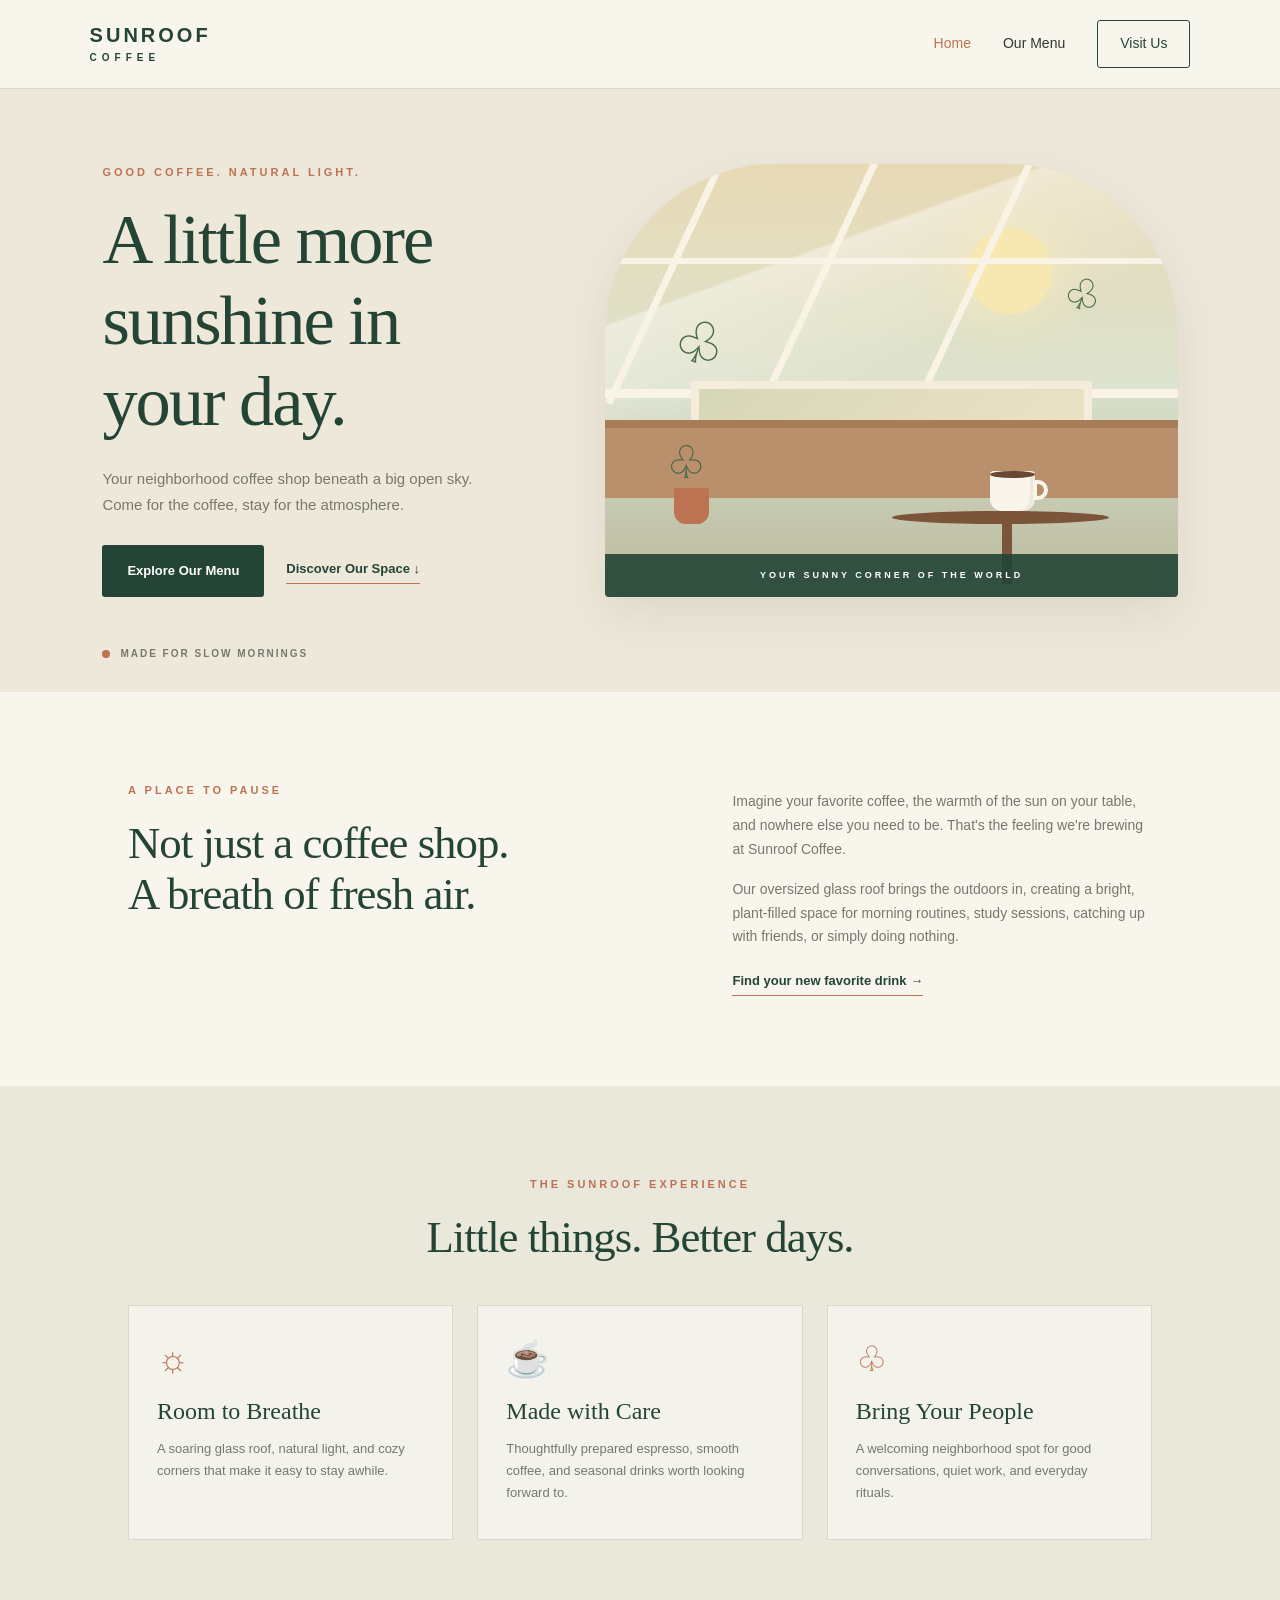
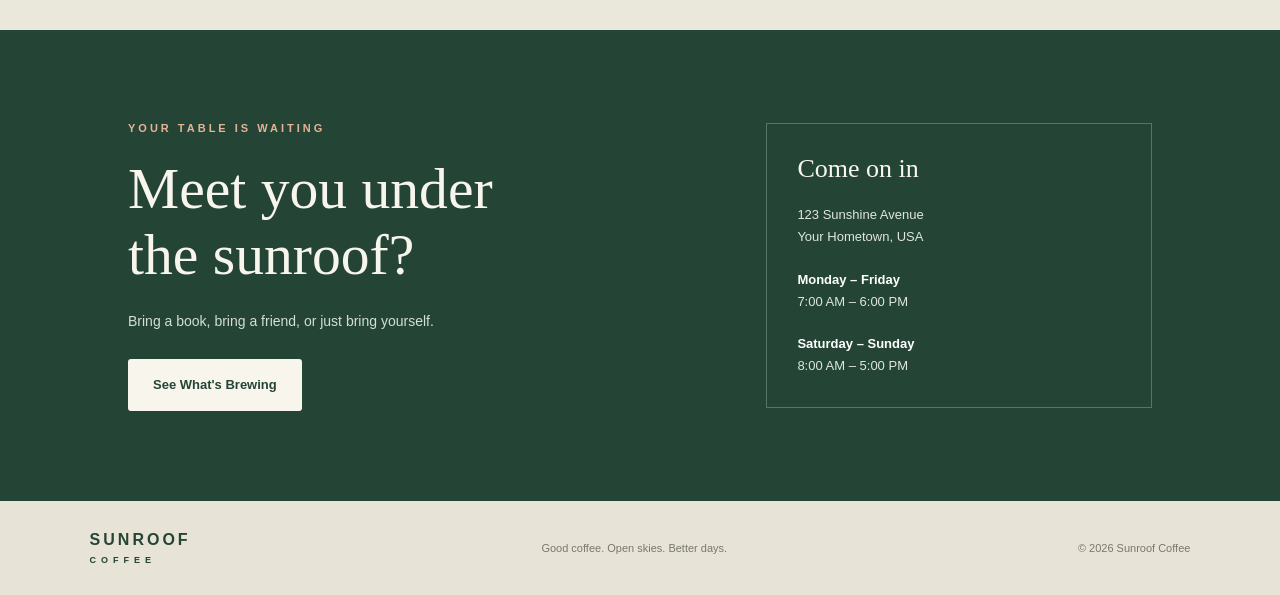
==== web-content/index.html @ c96b982b "Simply copying over all the stuff done in Project 5 over. Will update documentation as needed." ====
<!DOCTYPE html>
<html lang="en">
<head>
    <meta charset="UTF-8">
    <meta name="viewport" content="width=device-width, initial-scale=1.0">
    <meta name="description" content="Sunroof Coffee is your neighborhood café for great coffee, fresh pastries, and a little sunshine.">
    <title>Sunroof Coffee | A Brighter Kind of Coffee Shop</title>
    <link rel="stylesheet" href="styles.css">
</head>
<body>

    <header class="site-header">
        <a class="logo" href="index.html">SUNROOF<span>COFFEE</span></a>

        <nav aria-label="Main navigation">
            <a class="active" href="index.html">Home</a>
            <a href="menu.html">Our Menu</a>
            <a class="nav-button" href="#visit">Visit Us</a>
        </nav>
    </header>

    <main>
        <section class="hero">
            <div class="hero-content">
                <p class="eyebrow">GOOD COFFEE. NATURAL LIGHT.</p>
                <h1>A little more<br>sunshine in<br>your day.</h1>
                <p class="hero-description">
                    Your neighborhood coffee shop beneath a big open sky.
                    Come for the coffee, stay for the atmosphere.
                </p>
                <div class="hero-actions">
                    <a class="button button-dark" href="menu.html">Explore Our Menu</a>
                    <a class="text-link" href="#about">Discover Our Space &darr;</a>
                </div>
            </div>

            <div class="sunroom-art" role="img"
                 aria-label="Illustration of a sunny coffee shop with a large glass roof, plants, and tables">
                <div class="sun"></div>
                <div class="roof-frame">
                    <div class="roof-beam beam-one"></div>
                    <div class="roof-beam beam-two"></div>
                    <div class="roof-beam beam-three"></div>
                    <div class="roof-cross"></div>
                </div>
                <div class="hanging-plant plant-one">♧</div>
                <div class="hanging-plant plant-two">♧</div>
                <div class="interior-window"></div>
                <div class="counter"></div>
                <div class="coffee-cup">
                    <div class="coffee"></div>
                    <div class="cup-handle"></div>
                </div>
                <div class="table"></div>
                <div class="table-leg"></div>
                <div class="plant-pot">
                    <span>♧</span>
                </div>
                <p class="art-caption">YOUR SUNNY CORNER OF THE WORLD</p>
            </div>

            <div class="hero-note">
                <span class="note-dot"></span>
                MADE FOR SLOW MORNINGS
            </div>
        </section>

        <section class="intro section-padding" id="about">
            <div class="intro-heading">
                <p class="eyebrow">A PLACE TO PAUSE</p>
                <h2>Not just a coffee shop.<br>A breath of fresh air.</h2>
            </div>
            <div class="intro-copy">
                <p>
                    Imagine your favorite coffee, the warmth of the sun on your
                    table, and nowhere else you need to be. That's the feeling
                    we're brewing at Sunroof Coffee.
                </p>
                <p>
                    Our oversized glass roof brings the outdoors in, creating
                    a bright, plant-filled space for morning routines, study
                    sessions, catching up with friends, or simply doing nothing.
                </p>
                <a class="text-link" href="menu.html">Find your new favorite drink &rarr;</a>
            </div>
        </section>

        <section class="features section-padding">
            <div class="section-heading">
                <p class="eyebrow">THE SUNROOF EXPERIENCE</p>
                <h2>Little things. Better days.</h2>
            </div>

            <div class="feature-grid">
                <article class="feature-card">
                    <div class="feature-icon" aria-hidden="true">☼</div>
                    <h3>Room to Breathe</h3>
                    <p>A soaring glass roof, natural light, and cozy corners that make it easy to stay awhile.</p>
                </article>

                <article class="feature-card">
                    <div class="feature-icon" aria-hidden="true">☕</div>
                    <h3>Made with Care</h3>
                    <p>Thoughtfully prepared espresso, smooth coffee, and seasonal drinks worth looking forward to.</p>
                </article>

                <article class="feature-card">
                    <div class="feature-icon" aria-hidden="true">♧</div>
                    <h3>Bring Your People</h3>
                    <p>A welcoming neighborhood spot for good conversations, quiet work, and everyday rituals.</p>
                </article>
            </div>
        </section>

        <section class="visit-section section-padding" id="visit">
            <div>
                <p class="eyebrow">YOUR TABLE IS WAITING</p>
                <h2>Meet you under<br>the sunroof?</h2>
                <p>Bring a book, bring a friend, or just bring yourself.</p>
                <a class="button button-light" href="menu.html">See What's Brewing</a>
            </div>

            <div class="visit-details">
                <h3>Come on in</h3>
                <p>123 Sunshine Avenue<br>Your Hometown, USA</p>
                <p><strong>Monday – Friday</strong><br>7:00 AM – 6:00 PM</p>
                <p><strong>Saturday – Sunday</strong><br>8:00 AM – 5:00 PM</p>
            </div>
        </section>
    </main>

    <footer class="site-footer">
        <a class="logo footer-logo" href="index.html">SUNROOF<span>COFFEE</span></a>
        <p>Good coffee. Open skies. Better days.</p>
        <p>&copy; 2026 Sunroof Coffee</p>
    </footer>

</body>
</html>
---- web-content/styles.css ----
/* ========================================
   SUNROOF COFFEE
   Shared styles for index.html and menu.html
   ======================================== */

/* 1. COLORS AND DEFAULTS */

:root {
    --cream: #f8f5ed;
    --cream-dark: #eee8db;
    --green: #244536;
    --green-light: #dce5d6;
    --terracotta: #bd7252;
    --brown: #554438;
    --text: #30372f;
    --muted: #77786d;
    --white: #ffffff;
    --border: #ddd8cb;
}

* {
    box-sizing: border-box;
    margin: 0;
    padding: 0;
}

html {
    scroll-behavior: smooth;
    scroll-padding-top: 90px;
}

body {
    background-color: var(--cream);
    color: var(--text);
    font-family: Arial, Helvetica, sans-serif;
    line-height: 1.7;
}

a {
    color: inherit;
    text-decoration: none;
}

h1,
h2,
h3 {
    color: var(--green);
    font-family: Georgia, "Times New Roman", serif;
    font-weight: normal;
    line-height: 1.15;
}

p {
    margin-bottom: 16px;
}

::selection {
    background: var(--green);
    color: var(--white);
}


/* 2. HEADER AND NAVIGATION */

.site-header {
    min-height: 88px;
    padding: 20px 7%;
    display: flex;
    align-items: center;
    justify-content: space-between;
    gap: 24px;
    background-color: var(--cream);
    border-bottom: 1px solid var(--border);
}

.logo {
    display: inline-flex;
    flex-direction: column;
    color: var(--green);
    font-size: 20px;
    font-weight: 800;
    letter-spacing: 3px;
    line-height: 1.15;
}

.logo span {
    margin-top: 5px;
    font-size: 10px;
    letter-spacing: 5px;
}

.site-header nav {
    display: flex;
    align-items: center;
    gap: 32px;
}

.site-header nav a {
    font-size: 14px;
    transition: color 0.2s ease;
}

.site-header nav a:hover,
.site-header nav a.active {
    color: var(--terracotta);
}

.site-header nav .nav-button {
    padding: 11px 22px;
    border: 1px solid var(--green);
    border-radius: 3px;
    color: var(--green);
}

.site-header nav .nav-button:hover {
    background-color: var(--green);
    color: var(--white);
}


/* 3. REUSABLE ELEMENTS */

.eyebrow {
    margin-bottom: 18px;
    color: var(--terracotta);
    font-size: 11px;
    font-weight: bold;
    letter-spacing: 3px;
    line-height: 1.6;
}

.button {
    display: inline-block;
    padding: 14px 24px;
    border: 1px solid transparent;
    border-radius: 3px;
    font-size: 13px;
    font-weight: bold;
    text-align: center;
    transition: background-color 0.2s ease,
                color 0.2s ease,
                transform 0.2s ease;
}

.button:hover {
    transform: translateY(-2px);
}

.button-dark {
    background-color: var(--green);
    color: var(--white);
}

.button-dark:hover {
    background-color: #385b45;
}

.button-light {
    background-color: var(--cream);
    color: var(--green);
}

.button-light:hover {
    background-color: var(--green-light);
}

.text-link {
    display: inline-block;
    padding-bottom: 3px;
    border-bottom: 1px solid var(--terracotta);
    color: var(--green);
    font-size: 13px;
    font-weight: bold;
}

.section-padding {
    padding: 90px 10%;
}


/* 4. HOMEPAGE HERO */

.hero {
    position: relative;
    min-height: 600px;
    display: grid;
    grid-template-columns: 0.9fr 1.1fr;
    align-items: center;
    gap: 35px;
    padding: 75px 8% 95px;
    overflow: hidden;
    background-color: var(--cream-dark);
}

.hero-content {
    position: relative;
    z-index: 2;
    max-width: 500px;
}

.hero h1 {
    margin-bottom: 24px;
    font-size: clamp(48px, 5.5vw, 76px);
    letter-spacing: -2px;
}

.hero-description {
    max-width: 390px;
    margin-bottom: 28px;
    color: var(--muted);
    font-size: 15px;
}

.hero-actions {
    display: flex;
    align-items: center;
    flex-wrap: wrap;
    gap: 22px;
}

.hero-note {
    position: absolute;
    bottom: 30px;
    left: 8%;
    display: flex;
    align-items: center;
    gap: 10px;
    color: var(--muted);
    font-size: 10px;
    font-weight: bold;
    letter-spacing: 2px;
}

.note-dot {
    width: 8px;
    height: 8px;
    border-radius: 50%;
    background-color: var(--terracotta);
}


/* 5. CSS SUNROOF ILLUSTRATION */

.sunroom-art {
    position: relative;
    min-height: 400px;
    height: 100%;
    max-height: 480px;
    overflow: hidden;
    border-radius: 170px 170px 4px 4px;
    background:
        linear-gradient(
            160deg,
            transparent 25%,
            rgba(248, 245, 237, 0.55) 25.5%,
            transparent 48%
        ),
        linear-gradient(
            180deg,
            #e6d5ae 0%,
            #d8e0cb 52%,
            #b8b89b 100%
        );
    box-shadow: 0 18px 50px rgba(70, 65, 43, 0.10);
}

.sun {
    position: absolute;
    top: 65px;
    right: 22%;
    width: 85px;
    height: 85px;
    border-radius: 50%;
    background-color: #f6e6a8;
    box-shadow: 0 0 60px rgba(255, 238, 174, 0.75);
}

.roof-frame {
    position: absolute;
    top: 0;
    right: 0;
    left: 0;
    height: 54%;
    border-bottom: 9px solid #f8f3e5;
    background: rgba(240, 245, 228, 0.12);
}

.roof-beam {
    position: absolute;
    top: -25%;
    width: 7px;
    height: 145%;
    background-color: #f8f3e5;
    transform: rotate(25deg);
    transform-origin: top;
}

.beam-one {
    left: 24%;
}

.beam-two {
    left: 51%;
}

.beam-three {
    left: 78%;
}

.roof-cross {
    position: absolute;
    top: 42%;
    width: 100%;
    height: 6px;
    background-color: #f8f3e5;
}

.hanging-plant {
    position: absolute;
    z-index: 2;
    top: 30%;
    color: #46694a;
    font-size: 58px;
    transform: rotate(20deg);
}

.plant-one {
    left: 12%;
}

.plant-two {
    right: 13%;
    top: 22%;
    font-size: 43px;
}

.interior-window {
    position: absolute;
    top: 50%;
    left: 15%;
    width: 70%;
    height: 25%;
    border: 8px solid #f5eddb;
    background: linear-gradient(135deg, #d6d7b6, #eee3c6);
}

.counter {
    position: absolute;
    z-index: 2;
    bottom: 23%;
    left: 0;
    width: 100%;
    height: 18%;
    border-top: 8px solid #a77c56;
    background: #b98f6c;
}

.table {
    position: absolute;
    z-index: 3;
    right: 12%;
    bottom: 17%;
    width: 38%;
    height: 13px;
    border-radius: 50%;
    background-color: #7b5439;
}

.table-leg {
    position: absolute;
    z-index: 2;
    right: 29%;
    bottom: 3%;
    width: 10px;
    height: 16%;
    background-color: #7b5439;
}

.coffee-cup {
    position: absolute;
    z-index: 4;
    right: 25%;
    bottom: 20%;
    width: 45px;
    height: 40px;
    border-radius: 4px 4px 12px 12px;
    background-color: #f9f5eb;
    box-shadow: inset -5px 0 rgba(100, 70, 45, 0.08);
}

.coffee {
    position: absolute;
    top: 0;
    left: 0;
    width: 100%;
    height: 7px;
    border-radius: 50%;
    background-color: #684832;
}

.cup-handle {
    position: absolute;
    top: 9px;
    right: -13px;
    width: 15px;
    height: 20px;
    border: 4px solid #f9f5eb;
    border-radius: 0 10px 10px 0;
}

.plant-pot {
    position: absolute;
    z-index: 3;
    bottom: 17%;
    left: 12%;
    width: 35px;
    height: 36px;
    border-radius: 3px 3px 12px 12px;
    background-color: var(--terracotta);
}

.plant-pot span {
    position: absolute;
    bottom: 22px;
    left: -8px;
    color: #426747;
    font-size: 45px;
}

.art-caption {
    position: absolute;
    z-index: 5;
    right: 0;
    bottom: 0;
    left: 0;
    margin: 0;
    padding: 14px;
    background-color: rgba(36, 69, 54, 0.9);
    color: var(--white);
    font-size: 9px;
    font-weight: bold;
    letter-spacing: 3px;
    text-align: center;
}


/* 6. INTRODUCTION SECTION */

.intro {
    display: grid;
    grid-template-columns: 1fr 0.8fr;
    align-items: start;
    gap: 80px;
    background-color: var(--cream);
}

.intro h2,
.section-heading h2,
.menu-intro h2 {
    margin-bottom: 22px;
    font-size: clamp(32px, 3.5vw, 46px);
    letter-spacing: -1px;
}

.intro-copy {
    padding-top: 8px;
    color: var(--muted);
    font-size: 14px;
}

.intro-copy .text-link {
    margin-top: 5px;
}


/* 7. FEATURE CARDS */

.features {
    background-color: #e9e8db;
}

.section-heading {
    margin-bottom: 42px;
    text-align: center;
}

.section-heading h2 {
    margin-bottom: 0;
}

.feature-grid {
    display: grid;
    grid-template-columns: repeat(3, minmax(0, 1fr));
    gap: 24px;
}

.feature-card {
    padding: 35px 28px;
    border: 1px solid #d8d8c8;
    background-color: rgba(255, 255, 255, 0.45);
    transition: transform 0.2s ease, box-shadow 0.2s ease;
}

.feature-card:hover {
    transform: translateY(-5px);
    box-shadow: 0 12px 30px rgba(40, 60, 40, 0.08);
}

.feature-icon {
    margin-bottom: 22px;
    color: var(--terracotta);
    font-size: 35px;
    line-height: 1;
}

.feature-card h3 {
    margin-bottom: 12px;
    font-size: 24px;
}

.feature-card p {
    margin-bottom: 0;
    color: var(--muted);
    font-size: 13px;
}


/* 8. VISIT SECTION */

.visit-section {
    display: grid;
    grid-template-columns: 1.2fr 0.8fr;
    align-items: center;
    gap: 60px;
    background-color: var(--green);
    color: var(--cream);
}

.visit-section h2 {
    margin-bottom: 22px;
    color: var(--cream);
    font-size: clamp(38px, 4.5vw, 58px);
}

.visit-section > div:first-child > p:not(.eyebrow) {
    margin-bottom: 25px;
    color: #d4ded2;
    font-size: 14px;
}

.visit-section .eyebrow {
    color: #e6b396;
}

.visit-details {
    padding: 30px;
    border: 1px solid rgba(255, 255, 255, 0.25);
}

.visit-details h3 {
    margin-bottom: 20px;
    color: var(--cream);
    font-size: 26px;
}

.visit-details p {
    margin-bottom: 20px;
    color: #e0e6dc;
    font-size: 13px;
}

.visit-details p:last-child {
    margin-bottom: 0;
}

.visit-details strong {
    color: var(--white);
}


/* 9. MENU PAGE HERO */

.menu-hero {
    position: relative;
    min-height: 330px;
    padding: 65px 10%;
    overflow: hidden;
    background-color: var(--cream-dark);
}

.menu-hero h1 {
    position: relative;
    z-index: 1;
    margin-bottom: 18px;
    font-size: clamp(45px, 5.5vw, 68px);
    letter-spacing: -2px;
}

.menu-hero > p:last-of-type {
    position: relative;
    z-index: 1;
    max-width: 470px;
    color: var(--muted);
    font-size: 14px;
}

.menu-sun {
    position: absolute;
    top: 20px;
    right: 12%;
    color: #e6d5a9;
    font-family: Georgia, "Times New Roman", serif;
    font-size: 230px;
    line-height: 1;
    opacity: 0.75;
}


/* 10. MENU CONTENT */

.menu-content {
    padding-top: 80px;
    padding-bottom: 75px;
}

.menu-intro {
    margin-bottom: 45px;
    text-align: center;
}

.menu-intro > p:last-child {
    color: var(--muted);
    font-size: 14px;
}

.menu-grid {
    display: grid;
    grid-template-columns: repeat(2, minmax(0, 1fr));
    gap: 28px;
}

.menu-category {
    padding: 30px;
    border: 1px solid var(--border);
    background-color: rgba(255, 255, 255, 0.38);
}

.category-heading {
    display: flex;
    align-items: center;
    gap: 16px;
    margin-bottom: 25px;
    padding-bottom: 20px;
    border-bottom: 1px solid var(--border);
}

.category-icon {
    display: flex;
    flex: 0 0 52px;
    width: 52px;
    height: 52px;
    align-items: center;
    justify-content: center;
    border-radius: 50%;
    background-color: var(--green-light);
    color: var(--green);
    font-size: 26px;
}

.category-heading h2 {
    margin-bottom: 5px;
    font-size: 25px;
}

.category-heading p {
    margin-bottom: 0;
    color: var(--muted);
    font-size: 12px;
}

.menu-item {
    display: flex;
    align-items: flex-start;
    justify-content: space-between;
    gap: 15px;
    margin-bottom: 23px;
}

.menu-item:last-child {
    margin-bottom: 0;
}

.menu-item h3 {
    margin-bottom: 5px;
    font-family: Arial, Helvetica, sans-serif;
    font-size: 14px;
    font-weight: bold;
}

.menu-item p {
    max-width: 290px;
    margin-bottom: 0;
    color: var(--muted);
    font-size: 12px;
    line-height: 1.6;
}

.price {
    flex-shrink: 0;
    color: var(--terracotta);
    font-size: 14px;
    font-weight: bold;
}

.menu-note {
    max-width: 700px;
    margin: 35px auto 0;
    color: var(--muted);
    font-size: 12px;
    text-align: center;
}


/* 11. MENU CALL TO ACTION */

.menu-cta {
    padding: 70px 20px;
    background-color: #e9e8db;
    text-align: center;
}

.menu-cta h2 {
    margin-bottom: 28px;
    font-size: clamp(32px, 4vw, 46px);
}


/* 12. FOOTER */

.site-footer {
    display: flex;
    align-items: center;
    justify-content: space-between;
    gap: 25px;
    padding: 30px 7%;
    background-color: #e8e3d7;
}

.footer-logo {
    font-size: 16px;
}

.footer-logo span {
    font-size: 9px;
}

.site-footer p {
    margin-bottom: 0;
    color: var(--muted);
    font-size: 11px;
}


/* 13. TABLET SCREENS */

@media (max-width: 900px) {
    .hero {
        grid-template-columns: 1fr 1fr;
        padding-right: 6%;
        padding-left: 6%;
    }

    .hero h1 {
        font-size: 50px;
    }

    .sunroom-art {
        min-height: 350px;
    }

    .intro {
        gap: 40px;
    }

    .section-padding {
        padding: 70px 7%;
    }

    .feature-grid {
        gap: 15px;
    }

    .feature-card {
        padding: 25px 20px;
    }

    .menu-grid {
        gap: 18px;
    }

    .menu-category {
        padding: 22px;
    }
}


/* 14. MOBILE SCREENS */

@media (max-width: 650px) {
    .site-header {
        flex-direction: column;
        padding: 22px 5%;
        gap: 20px;
    }

    .site-header nav {
        justify-content: center;
        flex-wrap: wrap;
        gap: 20px;
    }

    .site-header nav .nav-button {
        padding: 8px 14px;
    }

    .hero {
        grid-template-columns: 1fr;
        gap: 35px;
        padding: 55px 7% 85px;
    }

    .hero h1 {
        font-size: clamp(46px, 12vw, 64px);
    }

    .hero-actions {
        gap: 18px;
    }

    .sunroom-art {
        min-height: 350px;
        max-height: 400px;
        border-radius: 140px 140px 4px 4px;
    }

    .hero-note {
        left: 7%;
        font-size: 9px;
    }

    .section-padding {
        padding: 60px 7%;
    }

    .intro {
        grid-template-columns: 1fr;
        gap: 10px;
    }

    .feature-grid {
        grid-template-columns: 1fr;
    }

    .feature-card {
        padding: 28px;
    }

    .visit-section {
        grid-template-columns: 1fr;
        gap: 35px;
    }

    .visit-details {
        padding: 25px;
    }

    .menu-hero {
        min-height: 300px;
        padding: 55px 7%;
    }

    .menu-sun {
        top: 60px;
        right: -20px;
        font-size: 160px;
        opacity: 0.4;
    }

    .menu-grid {
        grid-template-columns: 1fr;
    }

    .menu-category {
        padding: 25px 20px;
    }

    .category-heading h2 {
        font-size: 23px;
    }

    .site-footer {
        flex-direction: column;
        text-align: center;
        gap: 15px;
    }
}


/* 15. ACCESSIBILITY AND PRINT */

@media (prefers-reduced-motion: reduce) {
    html {
        scroll-behavior: auto;
    }

    *,
    *::before,
    *::after {
        transition-duration: 0.01ms !important;
        animation-duration: 0.01ms !important;
        animation-iteration-count: 1 !important;
    }
}

@media print {
    .site-header nav,
    .hero-actions,
    .button,
    .hero-note {
        display: none;
    }

    body {
        background: white;
        color: black;
    }

    .hero,
    .features,
    .visit-section,
    .menu-hero,
    .menu-cta {
        background: white;
        color: black;
    }

    .hero h1,
    h1,
    h2,
    h3,
    .visit-section h2,
    .visit-details h3 {
        color: black;
    }

    .sunroom-art {
        box-shadow: none;
    }

    .menu-category,
    .feature-card {
        break-inside: avoid;
    }
}
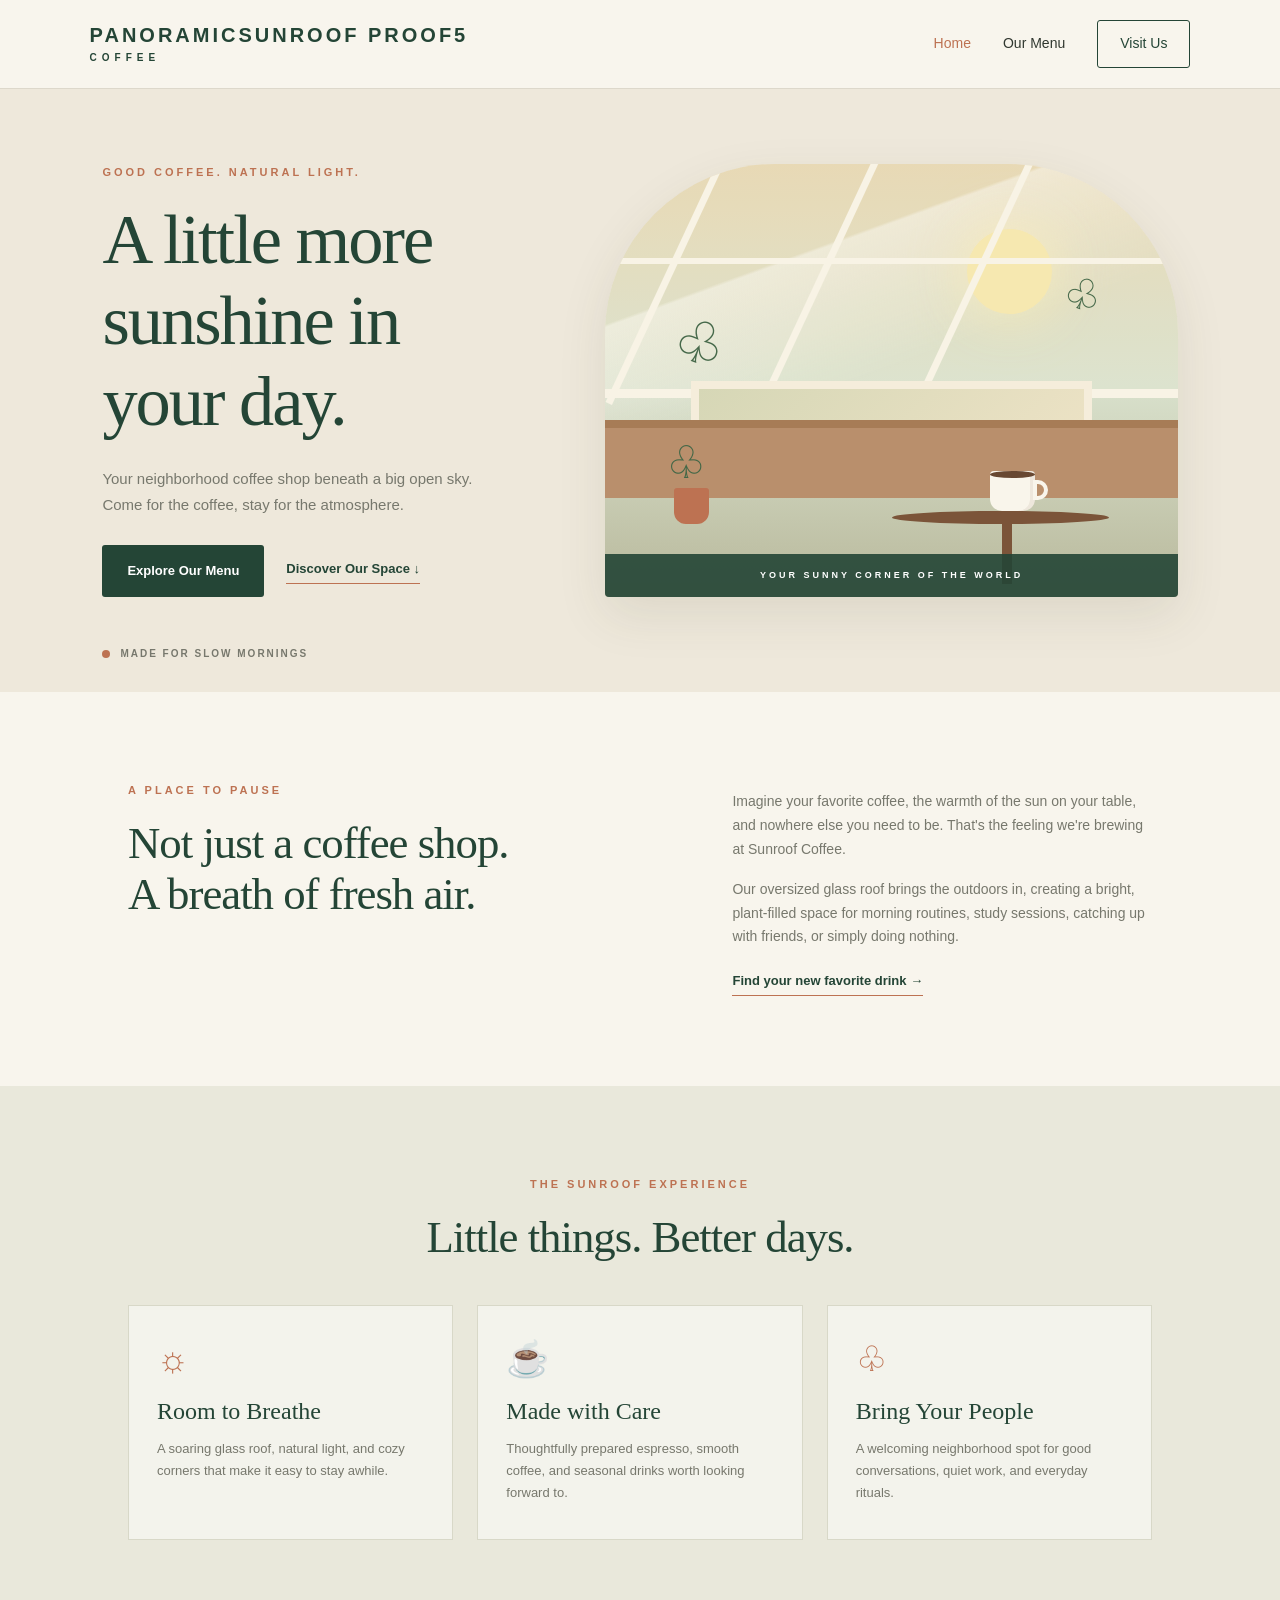
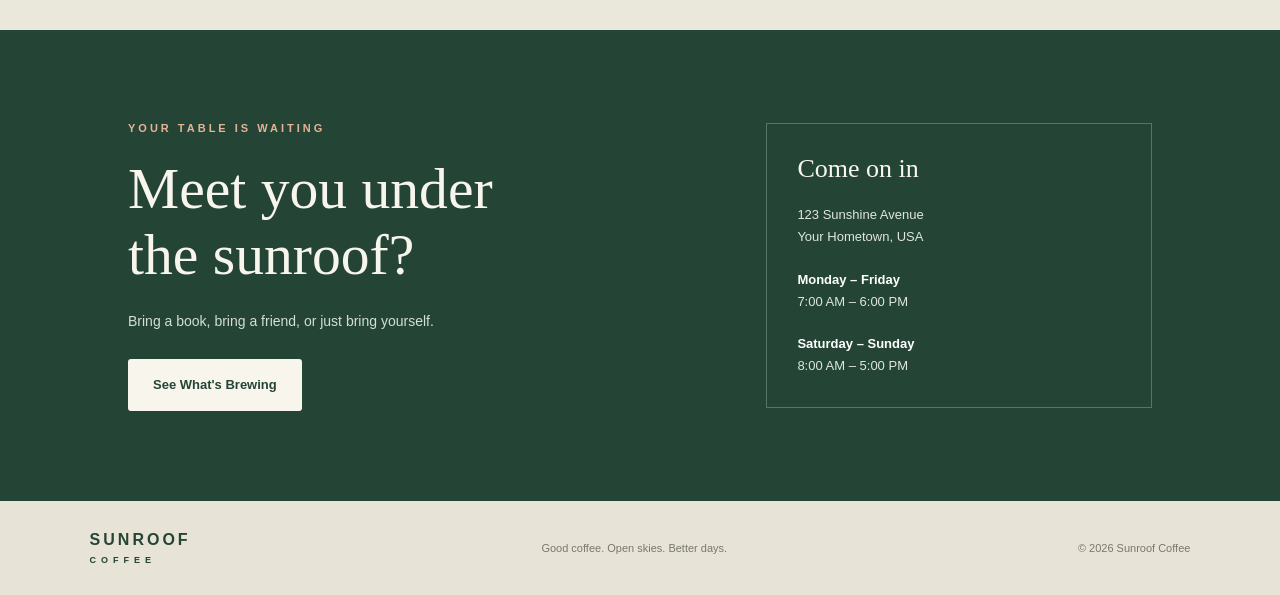
==== commit 92fe0940: "Proof5 image, Updated my index page." ====
--- a/web-content/index.html
+++ b/web-content/index.html
@@ -11,7 +11,7 @@
 <body>
 
     <header class="site-header">
-        <a class="logo" href="index.html">SUNROOF<span>COFFEE</span></a>
+        <a class="logo" href="index.html">PANORAMICSUNROOF PROOF5<span>COFFEE</span></a>
 
         <nav aria-label="Main navigation">
             <a class="active" href="index.html">Home</a>
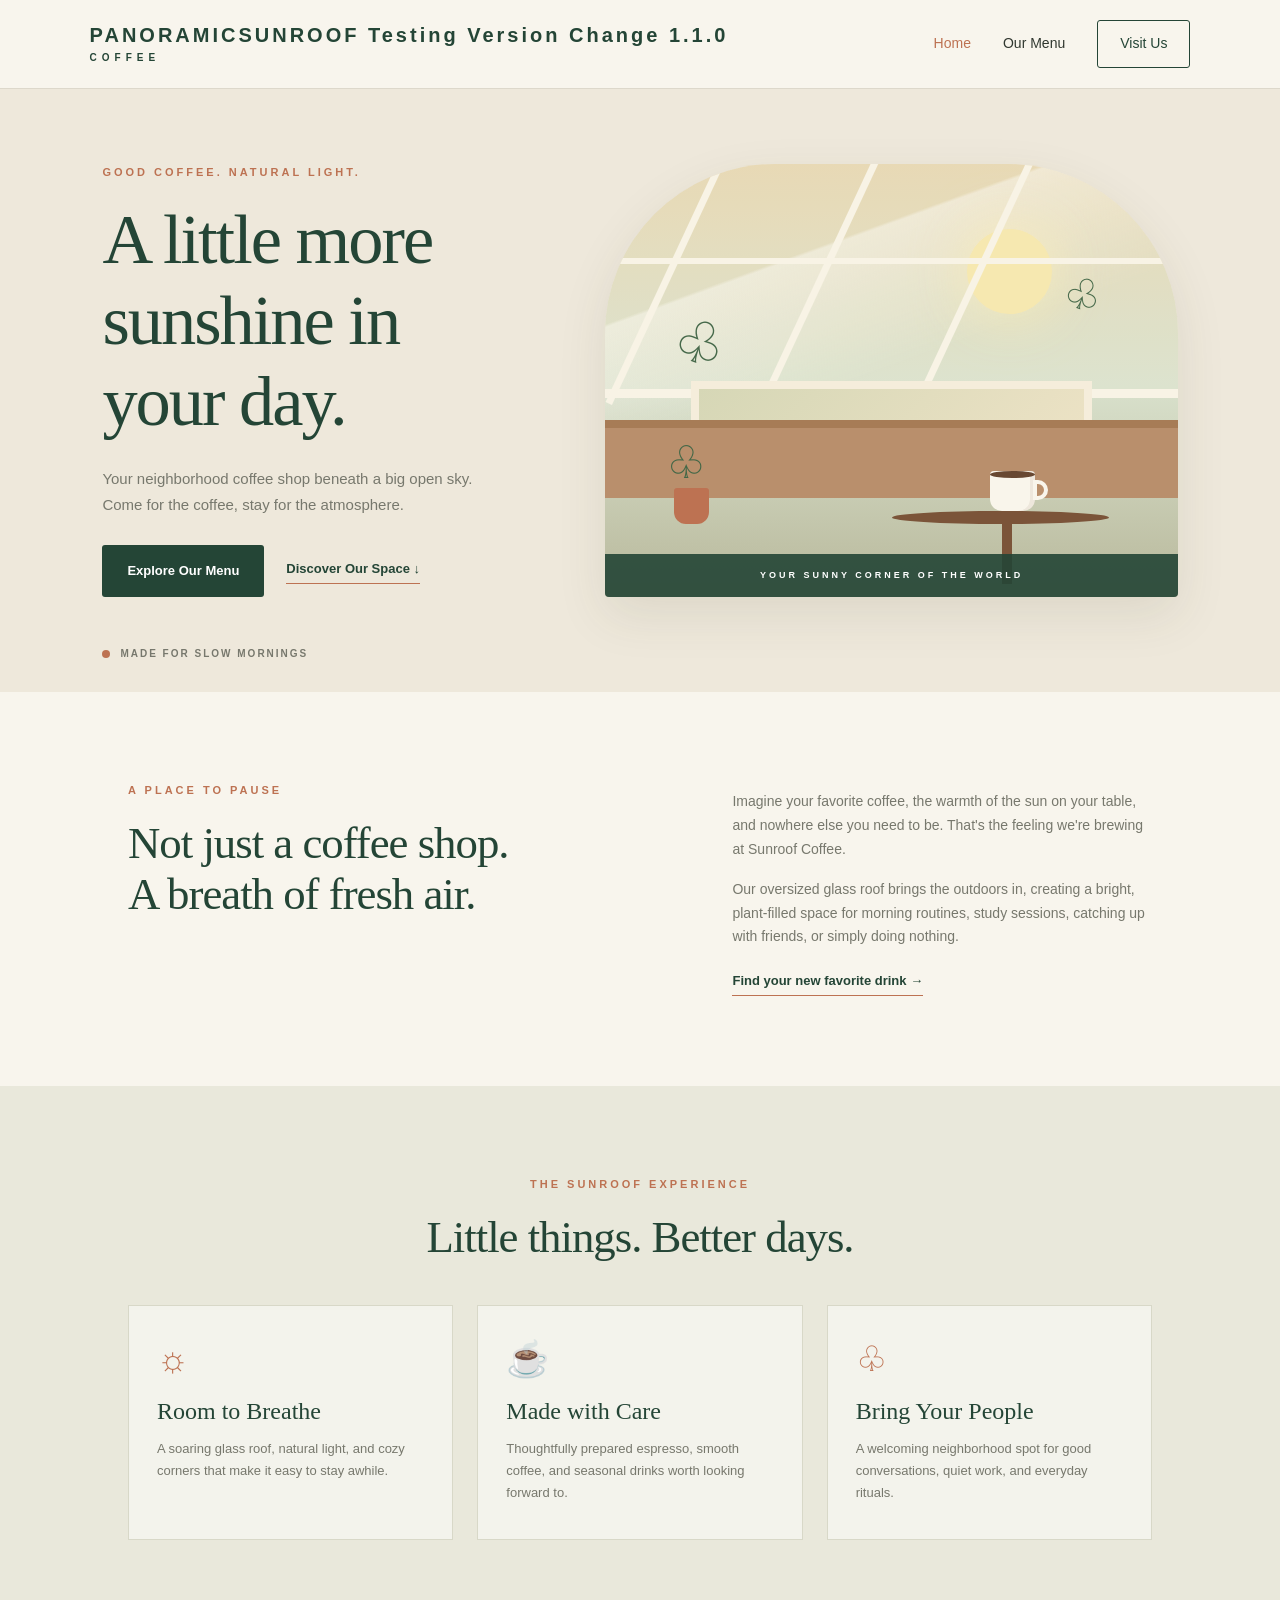
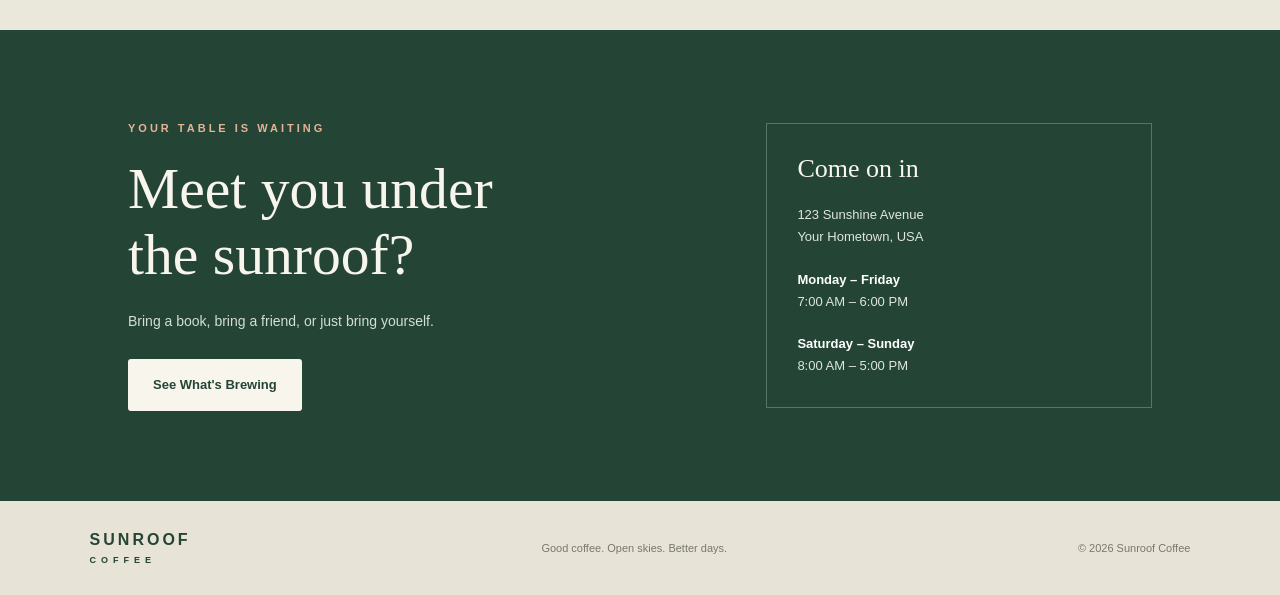
==== commit a08dd70d: "quick changes to test versioning" ====
--- a/web-content/index.html
+++ b/web-content/index.html
@@ -11,7 +11,7 @@
 <body>
 
     <header class="site-header">
-        <a class="logo" href="index.html">PANORAMICSUNROOF PROOF5<span>COFFEE</span></a>
+        <a class="logo" href="index.html">PANORAMICSUNROOF Testing Version Change 1.1.0<span>COFFEE</span></a>
 
         <nav aria-label="Main navigation">
             <a class="active" href="index.html">Home</a>
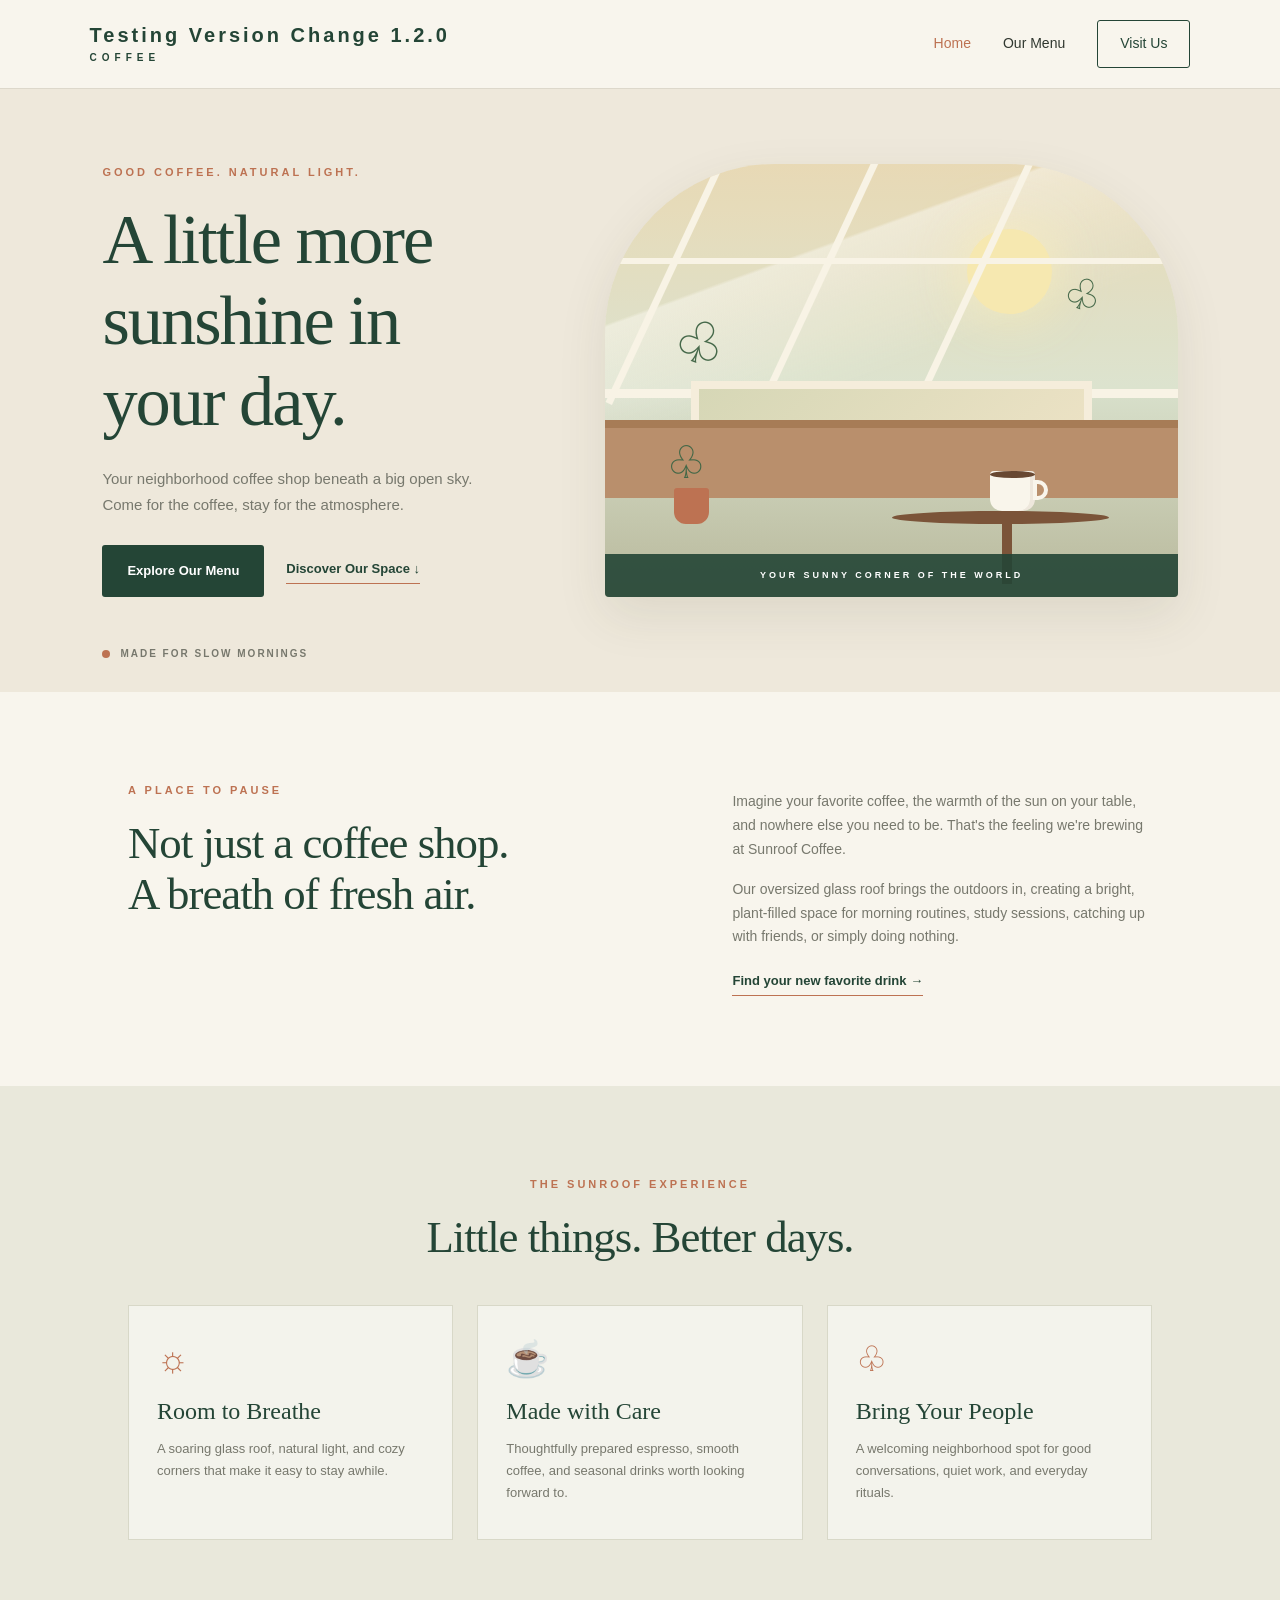
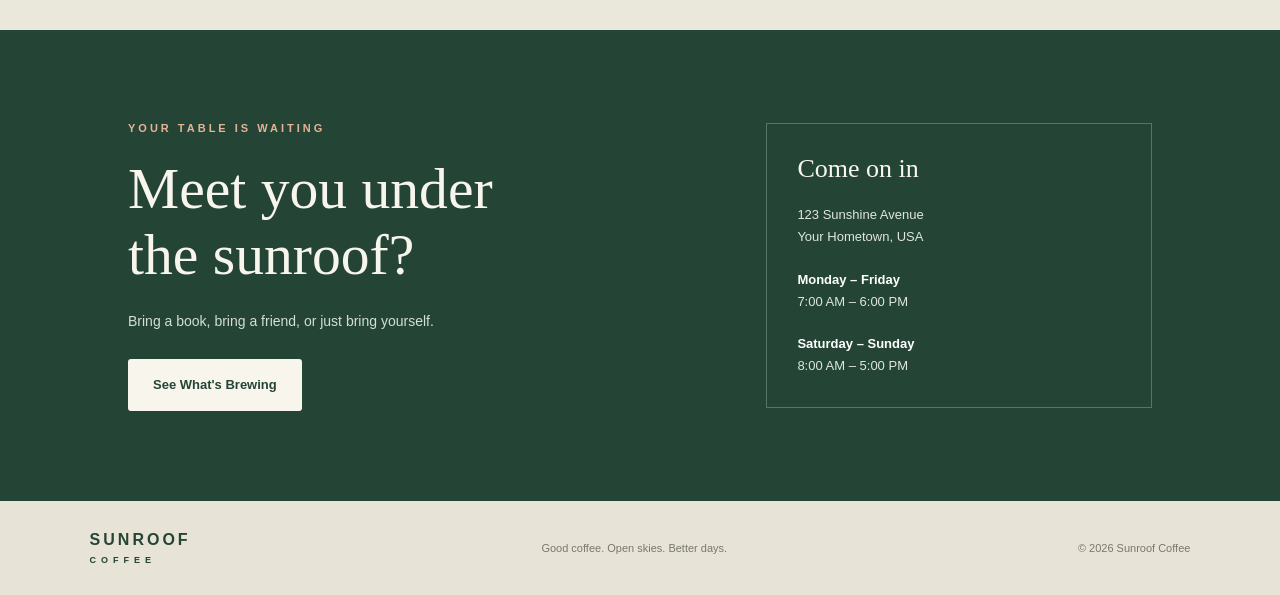
==== commit b9d5ff11: "quick commit then tag test for images" ====
--- a/web-content/index.html
+++ b/web-content/index.html
@@ -11,7 +11,7 @@
 <body>
 
     <header class="site-header">
-        <a class="logo" href="index.html">PANORAMICSUNROOF Testing Version Change 1.1.0<span>COFFEE</span></a>
+        <a class="logo" href="index.html">Testing Version Change 1.2.0<span>COFFEE</span></a>
 
         <nav aria-label="Main navigation">
             <a class="active" href="index.html">Home</a>
@@ -36,7 +36,7 @@
             </div>
 
             <div class="sunroom-art" role="img"
-                 aria-label="Illustration of a sunny coffee shop with a large glass roof, plants, and tables">
+                aria-label="Illustration of a sunny coffee shop with a large glass roof, plants, and tables">
                 <div class="sun"></div>
                 <div class="roof-frame">
                     <div class="roof-beam beam-one"></div>
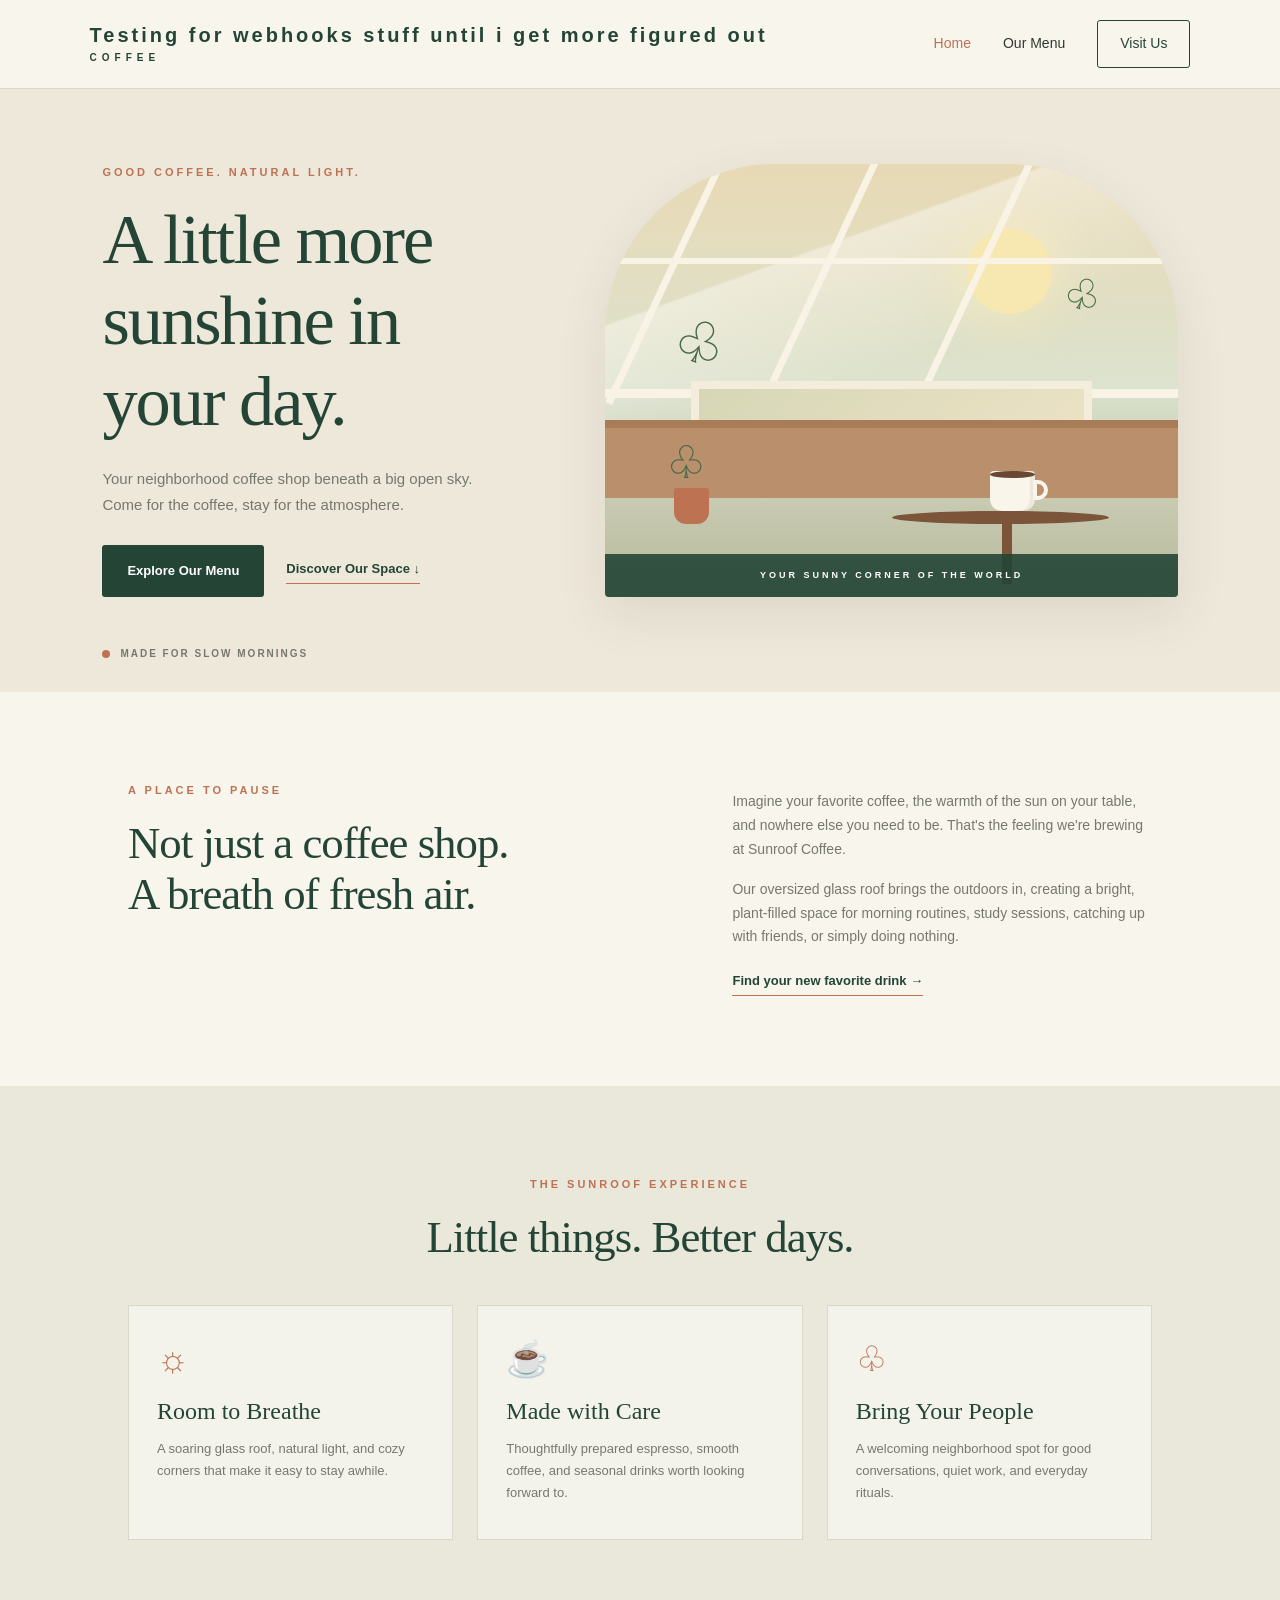
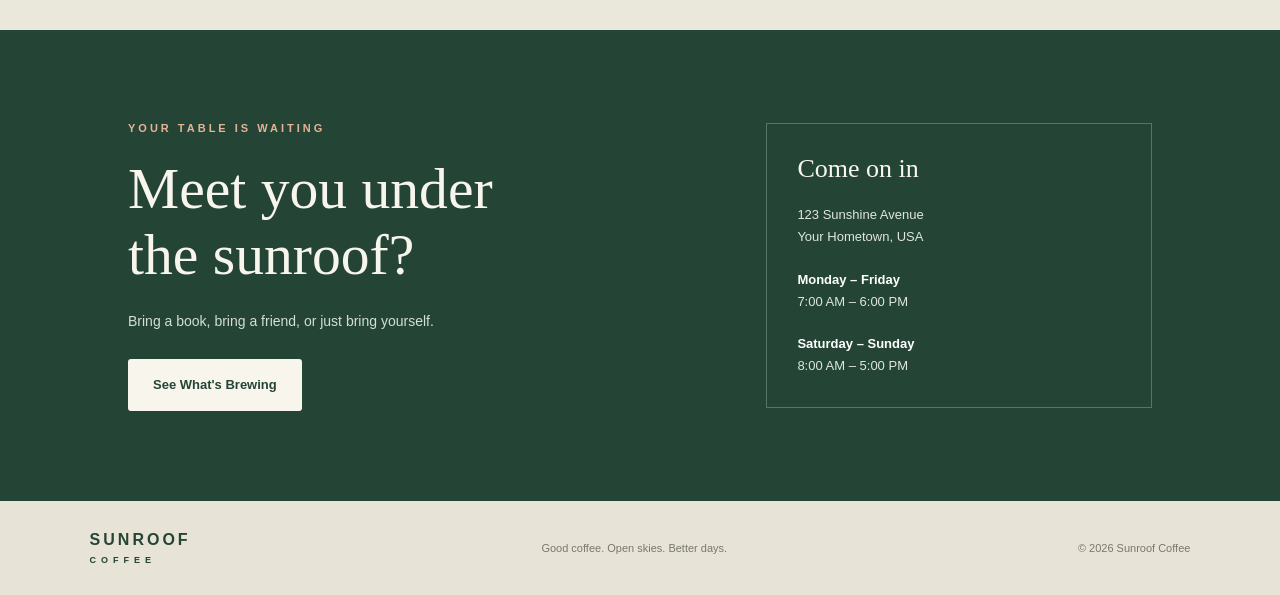
==== commit 8f6308c5: "small change to site testing webhook stuff only on ec2 side until i get the webhooks tab figgure out" ====
--- a/web-content/index.html
+++ b/web-content/index.html
@@ -11,7 +11,7 @@
 <body>
 
     <header class="site-header">
-        <a class="logo" href="index.html">Testing Version Change 1.2.0<span>COFFEE</span></a>
+        <a class="logo" href="index.html">Testing for webhooks stuff until i get more figured out<span>COFFEE</span></a>
 
         <nav aria-label="Main navigation">
             <a class="active" href="index.html">Home</a>
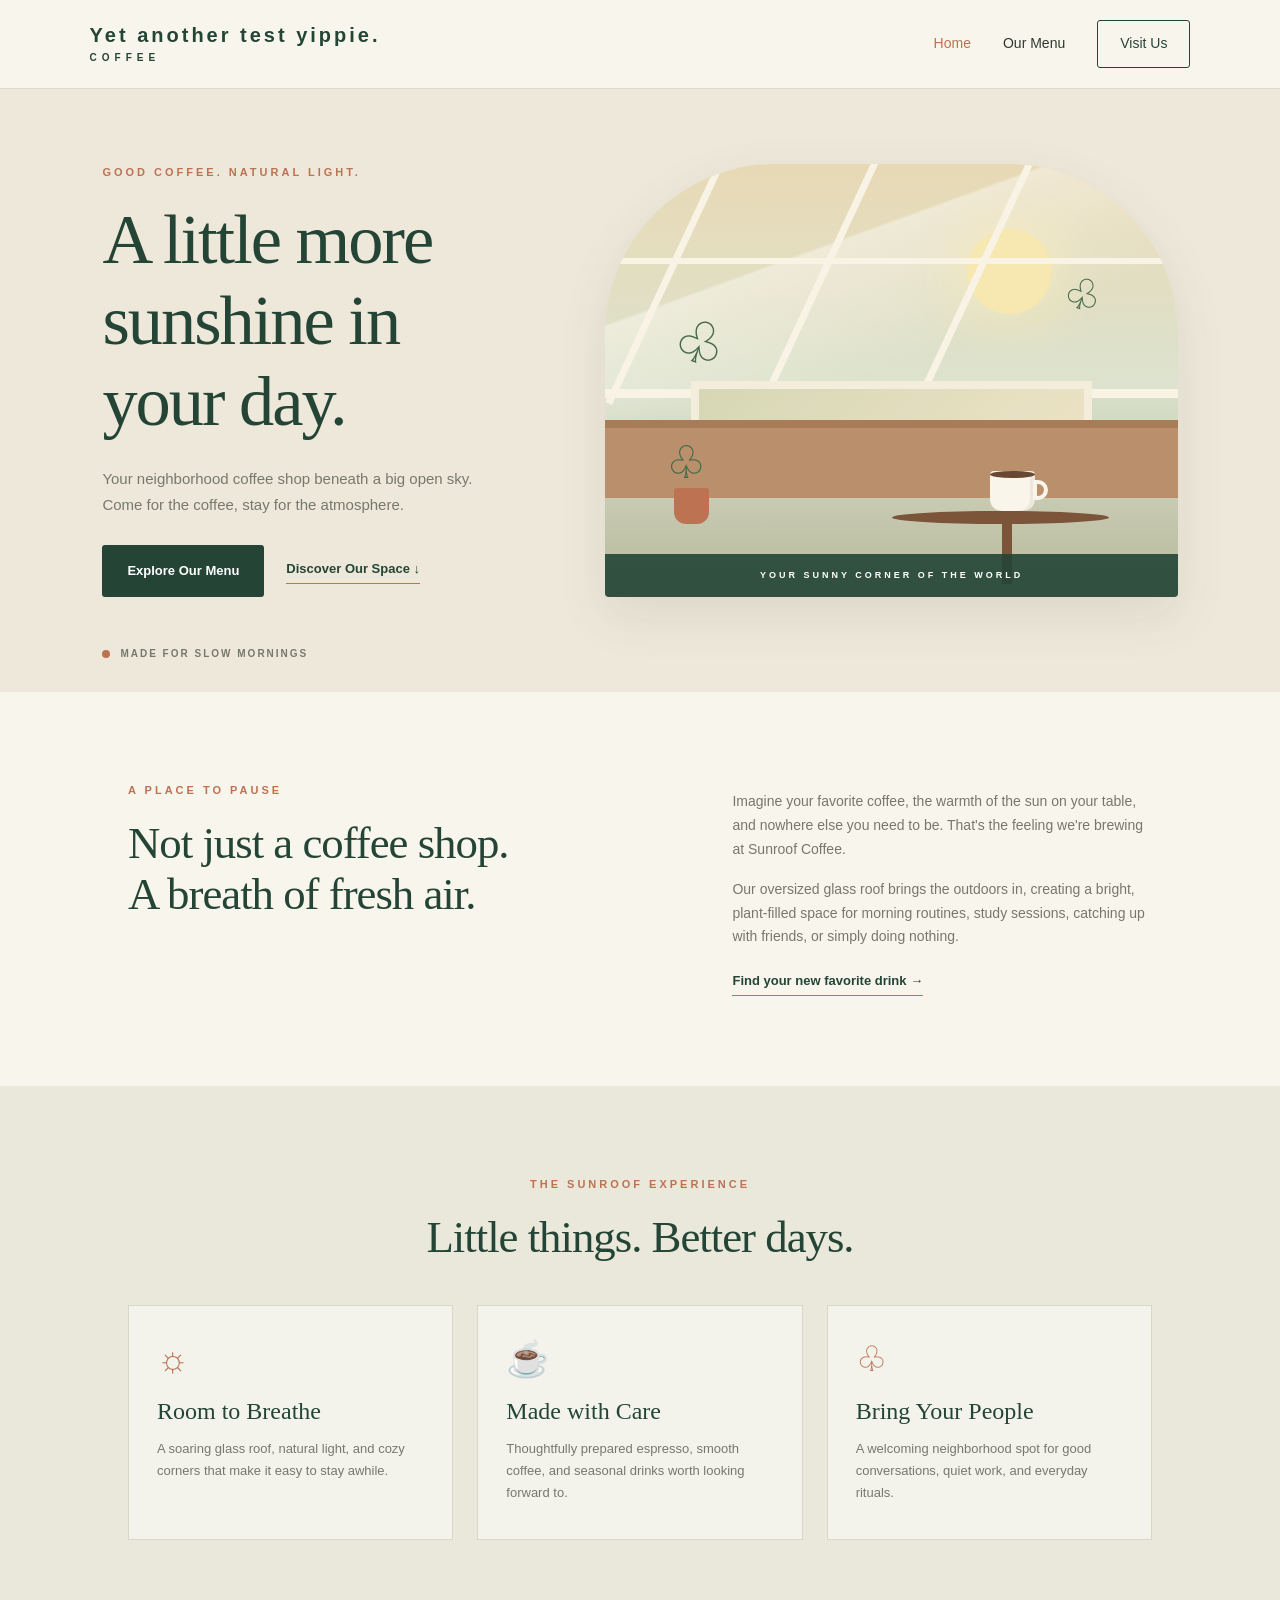
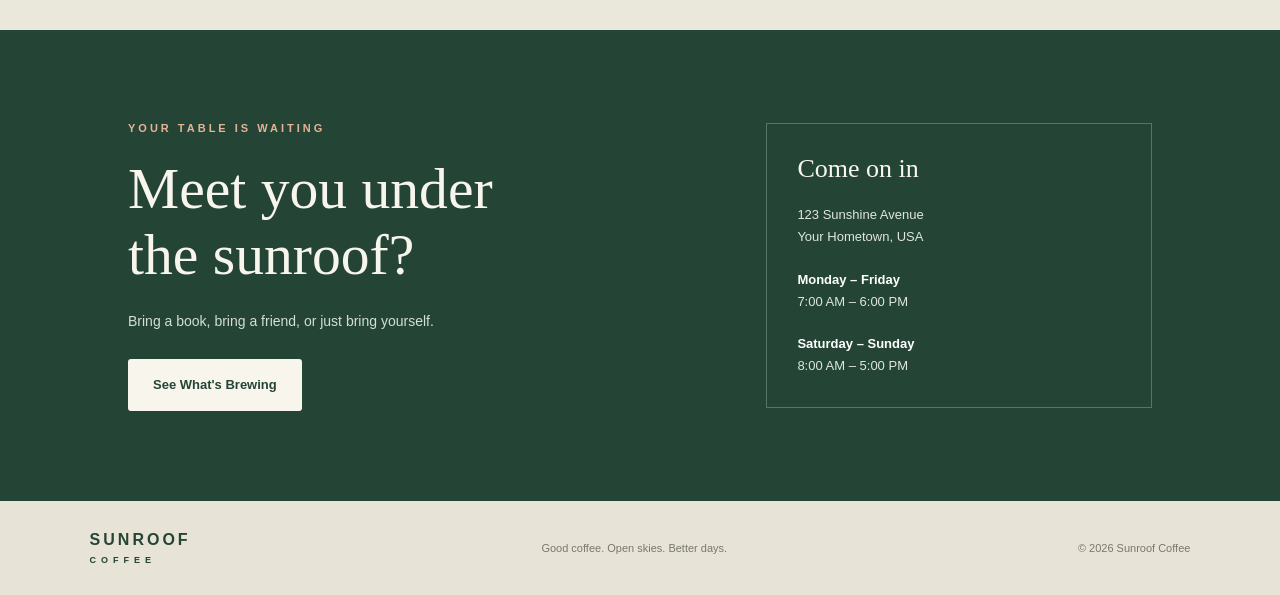
==== commit 17f412d1: "doing another test for webhook on EC2 and the auto start systemctl." ====
--- a/web-content/index.html
+++ b/web-content/index.html
@@ -11,7 +11,7 @@
 <body>
 
     <header class="site-header">
-        <a class="logo" href="index.html">Testing for webhooks stuff until i get more figured out<span>COFFEE</span></a>
+        <a class="logo" href="index.html">Yet another test yippie.<span>COFFEE</span></a>
 
         <nav aria-label="Main navigation">
             <a class="active" href="index.html">Home</a>
